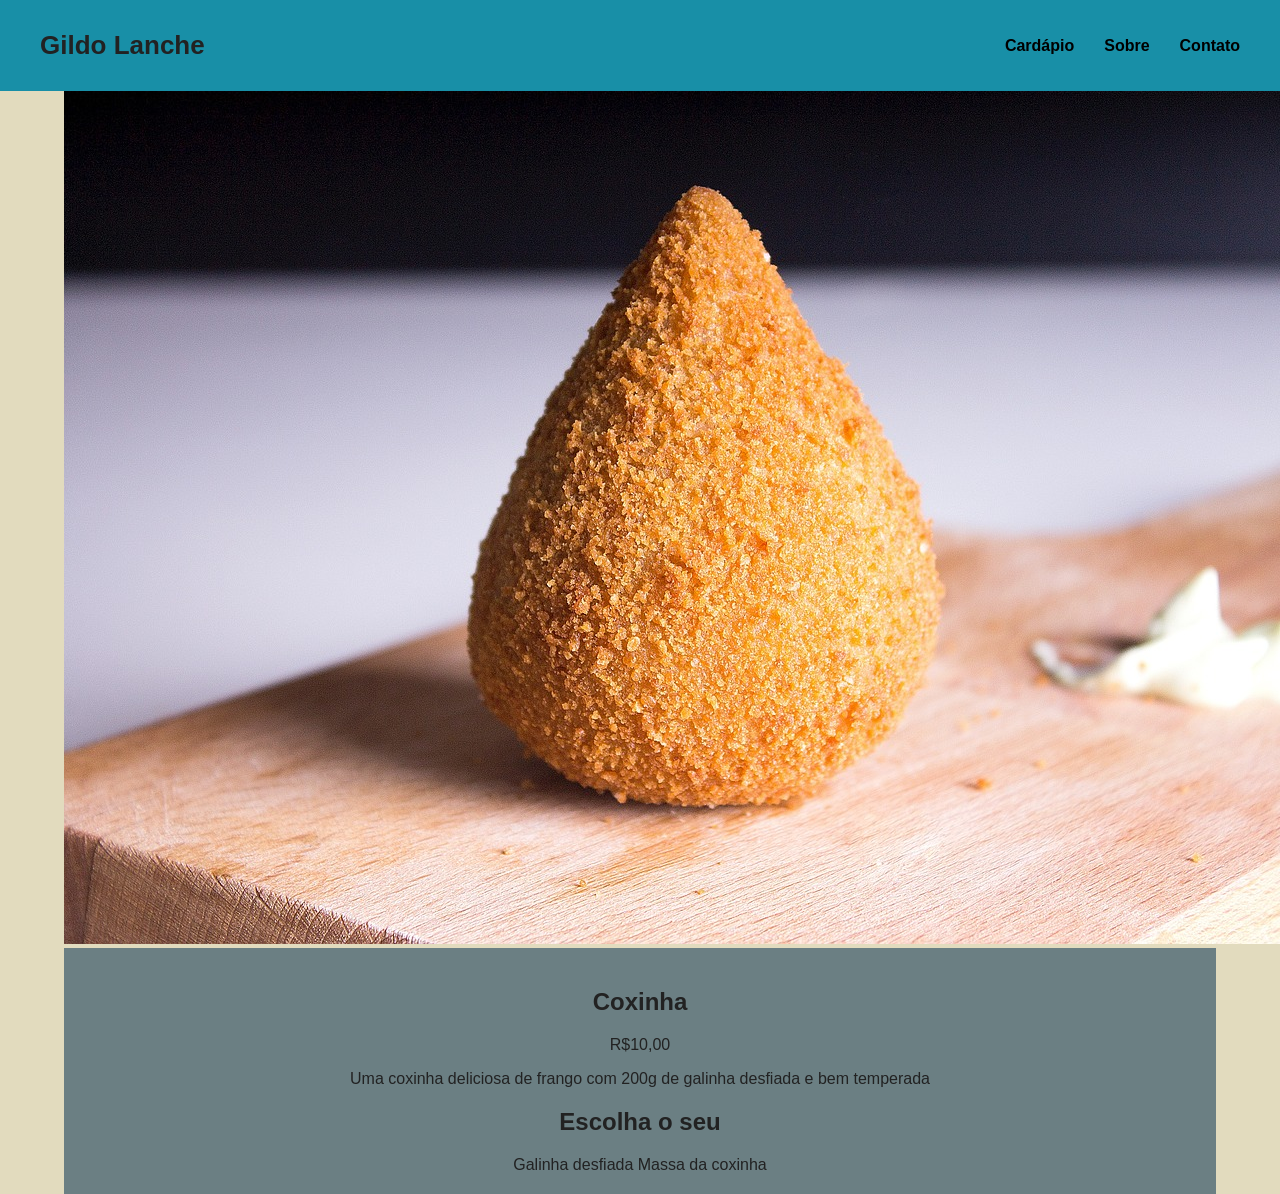
==== produto.html @ a48bcf41 "28/09" ====
<!DOCTYPE html>
<html lang="pt-BR">

<head>
    <meta charset="UTF-8">
    <meta name="viewport" content="width=device-width, initial-scale=1.0">
    <title>Gildo Lanche</title>
    <link rel="stylesheet" href="style.css">
</head>

<body>

    <header class="topo">
        <div class="topo-tudo">
            <h2 class="marca">Gildo Lanche</h2>

            <nav class="menu">
                <a href="#cardapio">Cardápio</a>
                <a href="#sobre">Sobre</a>
                <a href="#contato">Contato</a>
            </nav>
        </div>
    </header>

    <body>
        <main class="caixa">
            <section class="detalhes">
                <img src="image.png" alt="Coxinha">
                <div class="detalhe-info">
                    <h1>Coxinha</h1>
                    <p class="preco-grande">R$10,00</p>
                    <p>Uma coxinha deliciosa de frango com 200g de galinha desfiada e bem temperada</p>

                    <h2>Escolha o seu</h2>
                    <div class="opcoes">
                    </div>
                    <span class="opcoes">Galinha desfiada</span>
                    <span class="opcoes">Massa da coxinha</span>
                </div>
            </section>
        </main>

    </body>

</html>
---- style.css ----
body {
    font-family: Arial, Helvetica, sans-serif;
    margin: 0;
    background-color: #E2DBBE;
    color: #222;
}

a {
    color: #000;
    text-decoration: none;
}

.caixa {
    width: 90%;
    max-width: 1200px;
    margin: 0 auto;
}

.topo {
    background-color: rgb(24, 143, 167);
    padding: 30px 10px;
}

.topo-tudo {
    width: 100%;
    max-width: 1200px;
    margin: 0 auto;

    display: flex;
    justify-content: space-between;
    align-items: center;
}

.marca {
    margin: 0;
    font-size: 26px;
}

.menu {
    display: flex;
    gap: 30px;
}

.menu a {
    font-weight: bold;
    transition: 0.2s;
}

.menu a:hover {
    color: white;
}

.apresentacao {
    text-align: center;
    padding: 80px 20px;
}

.apresentacao h1 {
    font-size: 40px;
    margin: 0 auto 20px;
    max-width: 800px;
}

.apresentacao p {
    font-size: 18px;
    margin-bottom: 35px;
}

.botao {
    display: inline-block;

    background-color: rgb(118, 159, 182);
    padding: 14px 25px;

    border-radius: 30px;
    font-weight: bold;

    transition: 0.2s;
}

.botao:hover {
    background-color: rgb(90, 135, 160);
    color: white;
    transform: translateY(-2px);
}

.cardapio {
    padding: 60px 0;
}

.titulo-secao {
    text-align: center;
    font-size: 32px;
    margin-bottom: 40px;
}

.produtos {
    display: grid;

    grid-template-columns: repeat(3, 1fr);

    gap: 30px;
}

.produto {
    background-color: rgb(157, 187, 174);

    border-radius: 15px;
    overflow: hidden;

    box-shadow: 0 4px 10px rgba(0, 0, 0, 0.12);

    transition: 0.2s;
}

.produto:hover {
    transform: translateY(-5px);
    box-shadow: 0 8px 18px rgba(0, 0, 0, 0.18);
}

.produto img {
    width: 100%;
    height: 220px;

    object-fit: cover;

    border-radius: 0;
}

.produto-conteudo {
    padding: 20px;
}

.produto h3 {
    margin: 0 0 10px;
    font-size: 21px;
}

.produto p {
    margin: 0 0 20px;
    color: #444;
}

.produto-rodape {
    display: flex;
    justify-content: space-between;
    align-items: center;
}

.preco {
    font-size: 19px;
    font-weight: bold;
}


.botaocompra {
    background-color: rgb(118, 159, 182);

    padding: 8px 18px;

    border-radius: 30px;

    font-weight: bold;

    transition: 0.2s;
}

.botaocompra:hover {
    background-color: rgb(90, 135, 160);
    color: white;
}

.sobre {
    padding: 80px 0;
}

.sobre-conteudo {
    display: flex;
    align-items: center;
    gap: 50px;

    background-color: rg1ba(255, 255, 255, 0.25);

    padding: 1px;

    border-radius: 20px;
}

.logoimagem {
    width: 300px;
    height: auto;

    border-radius: 15px;
}

.sobre h2 {
    font-size: 30px;
    margin-top: 0;
}

.sobre p {
    font-size: 18px;
    line-height: 1.7;
}

.contato {
    background-color: rgb(24, 143, 167);

    padding: 20px 0;

    text-align: center;
}

.contato h2 {
    margin-top: 0;
    font-size: 22px;
}

.contato p {
    margin: 8px 0;
    font-size: 17px;
}

.detalhe-info {
    background-color: rgb(107, 127, 131);

    padding: 20px 0;

    text-align: center;
}

img .detalhe-info {
    
}

@media (max-width: 800px) {

    .produtos {
        grid-template-columns: repeat(2, 1fr);
    }

    .sobre-conteudo {
        flex-direction: column;
        text-align: center;
        padding: 30px;
    }

    .apresentacao h1 {
        font-size: 32px;
    }
}


@media (max-width: 550px) {

    .topo-tudo {
        flex-direction: column;
        gap: 15px;
    }

    .menu {
        gap: 15px;
    }

    .produtos {
        grid-template-columns: 1fr;
    }

    .apresentacao {
        padding: 60px 15px;
    }

    .apresentacao h1 {
        font-size: 28px;
    }

    .sobre-conteudo {
        padding: 25px;
    }

    .logoimagem {
        width: 100%;
        max-width: 300px;
    }
}
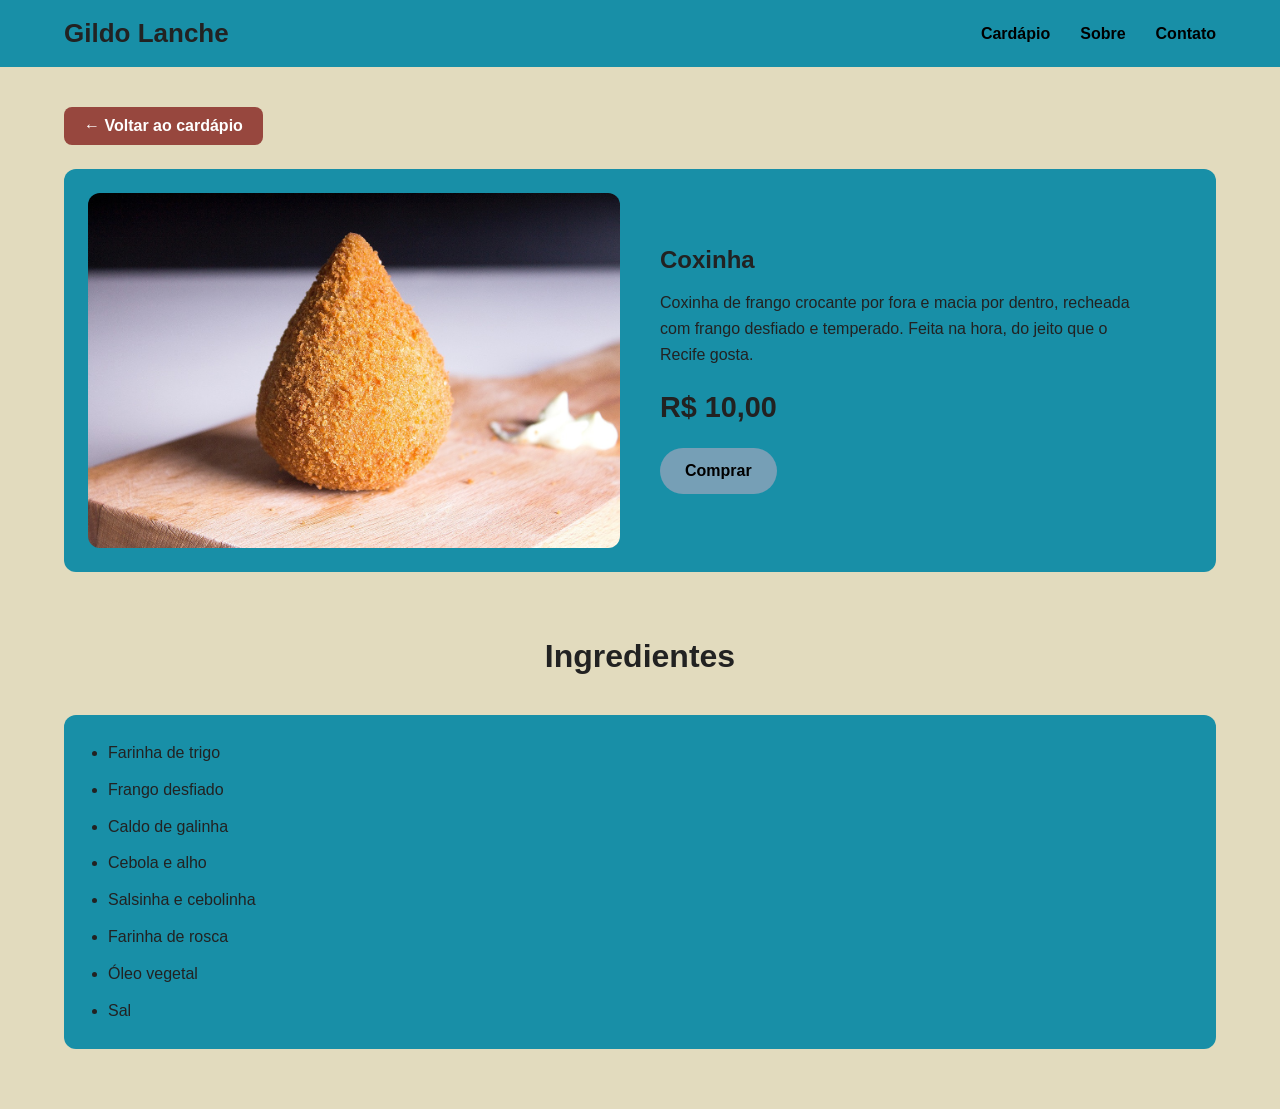
==== commit 7a7e3bc4: "Update title and navigation links in produto.html" ====
--- a/produto.html
+++ b/produto.html
@@ -4,42 +4,80 @@
 <head>
     <meta charset="UTF-8">
     <meta name="viewport" content="width=device-width, initial-scale=1.0">
-    <title>Gildo Lanche</title>
+    <title>Coxinha | Gildo Lanche</title>
     <link rel="stylesheet" href="style.css">
+    <link rel="stylesheet" href="produto.css">
 </head>
 
 <body>
+
 
     <header class="topo">
         <div class="topo-tudo">
             <h2 class="marca">Gildo Lanche</h2>
 
             <nav class="menu">
-                <a href="#cardapio">Cardápio</a>
-                <a href="#sobre">Sobre</a>
-                <a href="#contato">Contato</a>
+                <a href="index.html#cardapio">Cardápio</a>
+                <a href="index.html#sobre">Sobre</a>
+                <a href="index.html#contato">Contato</a>
             </nav>
         </div>
     </header>
 
-    <body>
-        <main class="caixa">
-            <section class="detalhes">
-                <img src="image.png" alt="Coxinha">
-                <div class="detalhe-info">
-                    <h1>Coxinha</h1>
-                    <p class="preco-grande">R$10,00</p>
-                    <p>Uma coxinha deliciosa de frango com 200g de galinha desfiada e bem temperada</p>
+    <main>
 
-                    <h2>Escolha o seu</h2>
-                    <div class="opcoes">
+
+        <section class="detalhe">
+            <div class="caixa">
+
+                <a href="index.html#cardapio" class="voltar">Voltar ao cardápio</a>
+
+                <div class="detalhe-grade">
+
+                    
+                    <div class="detalhe-foto">
+                        <img src="image.png" alt="Coxinha de frango">
                     </div>
-                    <span class="opcoes">Galinha desfiada</span>
-                    <span class="opcoes">Massa da coxinha</span>
+
+                    <div class="detalhe-info">
+                        <h1>Coxinha</h1>
+
+                        <p class="detalhe-descricao">
+                            Coxinha de frango crocante por fora e macia por dentro,
+                            recheada com frango desfiado e temperado. Feita na hora,
+                            do jeito que o Recife gosta.
+                        </p>
+
+                        <span class="preco detalhe-preco">R$ 10,00</span>
+
+                        <a href="#" class="botao botao-comprar">Comprar</a>
+                    </div>
+
                 </div>
-            </section>
-        </main>
+            </div>
+        </section>
 
-    </body>
 
-</html>+
+        <section class="ingredientes">
+            <div class="caixa">
+                <h2 class="titulo-secao">Ingredientes</h2>
+
+                <ul class="lista-ingredientes">
+                    <li>Farinha de trigo</li>
+                    <li>Frango desfiado</li>
+                    <li>Caldo de galinha</li>
+                    <li>Cebola e alho</li>
+                    <li>Salsinha e cebolinha</li>
+                    <li>Farinha de rosca</li>
+                    <li>Óleo vegetal</li>
+                    <li>Sal</li>
+                </ul>
+            </div>
+        </section>
+
+    </main>
+
+</body>
+
+</html>
--- a/style.css
+++ b/style.css
@@ -1,4 +1,3 @@
-
 body {
     font-family: Arial, Helvetica, sans-serif;
     margin: 0;
@@ -11,19 +10,22 @@
     text-decoration: none;
 }
 
+
 .caixa {
     width: 90%;
     max-width: 1200px;
     margin: 0 auto;
 }
 
+
+
 .topo {
     background-color: rgb(24, 143, 167);
-    padding: 30px 10px;
+    padding: 18px 0;
 }
 
 .topo-tudo {
-    width: 100%;
+    width: 90%;
     max-width: 1200px;
     margin: 0 auto;
 
@@ -51,9 +53,11 @@
     color: white;
 }
 
+
+
 .apresentacao {
     text-align: center;
-    padding: 80px 20px;
+    padding: 80px 30px;
 }
 
 .apresentacao h1 {
@@ -85,8 +89,11 @@
     transform: translateY(-2px);
 }
 
+
+
+
 .cardapio {
-    padding: 60px 0;
+    padding: 40px 0;
 }
 
 .titulo-secao {
@@ -95,6 +102,7 @@
     margin-bottom: 40px;
 }
 
+
 .produtos {
     display: grid;
 
@@ -103,15 +111,13 @@
     gap: 30px;
 }
 
+
+
 .produto {
     background-color: rgb(157, 187, 174);
 
     border-radius: 15px;
     overflow: hidden;
-
-    box-shadow: 0 4px 10px rgba(0, 0, 0, 0.12);
-
-    transition: 0.2s;
 }
 
 .produto:hover {
@@ -141,6 +147,7 @@
     margin: 0 0 20px;
     color: #444;
 }
+
 
 .produto-rodape {
     display: flex;
@@ -171,6 +178,7 @@
     color: white;
 }
 
+
 .sobre {
     padding: 80px 0;
 }
@@ -180,9 +188,9 @@
     align-items: center;
     gap: 50px;
 
-    background-color: rg1ba(255, 255, 255, 0.25);
-
-    padding: 1px;
+    background-color: rgba(255, 255, 255, 0.25);
+
+    padding: 40px;
 
     border-radius: 20px;
 }
@@ -205,16 +213,16 @@
 }
 
 .contato {
-    background-color: rgb(24, 143, 167);
-
-    padding: 20px 0;
+    background-color: #188fa7;
+
+    padding: 5px 0;
 
     text-align: center;
 }
 
 .contato h2 {
     margin-top: 0;
-    font-size: 22px;
+    font-size: 28px;
 }
 
 .contato p {
@@ -222,17 +230,6 @@
     font-size: 17px;
 }
 
-.detalhe-info {
-    background-color: rgb(107, 127, 131);
-
-    padding: 20px 0;
-
-    text-align: center;
-}
-
-img .detalhe-info {
-    
-}
 
 @media (max-width: 800px) {
 
@@ -243,7 +240,6 @@
     .sobre-conteudo {
         flex-direction: column;
         text-align: center;
-        padding: 30px;
     }
 
     .apresentacao h1 {
@@ -283,4 +279,100 @@
         width: 100%;
         max-width: 300px;
     }
-}+}
+
+:root {
+    --fundo-produto: #188fa7;
+}
+
+.detalhe {
+    padding: 40px 0 20px;
+}
+
+.voltar {
+    display: inline-block;
+    margin-bottom: 24px;
+    padding: 10px 20px;
+    background: #97473e;
+    color: #fff;
+    border-radius: 8px;
+    text-decoration: none;
+    font-weight: 600;
+    transition: background 0.2s;
+}
+
+.voltar::before {
+    content: "\2190  ";
+}
+
+.voltar:hover {
+    background: #a53125;
+}
+
+.voltar:focus-visible {
+    outline: 3px solid #333;
+    outline-offset: 2px;
+}
+
+.detalhe-grade {
+    display: grid;
+    grid-template-columns: 1fr 1fr;
+    gap: 40px;
+    align-items: center;
+    background: var(--fundo-produto);
+    padding: 24px;
+    border-radius: 12px;
+}
+
+.detalhe-foto img {
+    width: 100%;
+    max-height: 480px;
+    object-fit: cover;
+    border-radius: 12px;
+    display: block;
+}
+
+.detalhe-info h1 {
+    margin: 0 0 16px;
+}
+
+.detalhe-descricao {
+    line-height: 1.6;
+    margin: 0 0 24px;
+    max-width: 55ch;
+}
+
+.detalhe-preco {
+    display: block;
+    font-size: 1.8rem;
+    font-weight: 700;
+    margin-bottom: 24px;
+}
+
+.botao-comprar {
+    display: inline-block;
+}
+
+.ingredientes {
+    padding: 20px 0 60px;
+}
+
+.lista-ingredientes {
+    list-style: disc;
+    margin: 0;
+    padding: 20px 24px 20px 44px;
+    line-height: 1.8;
+    background: var(--fundo-produto);
+    border-radius: 12px;
+}
+
+.lista-ingredientes li {
+    padding: 4px 0;
+}
+
+@media (max-width: 700px) {
+    .detalhe-grade {
+        grid-template-columns: 1fr;
+        gap: 24px;
+    }
+}
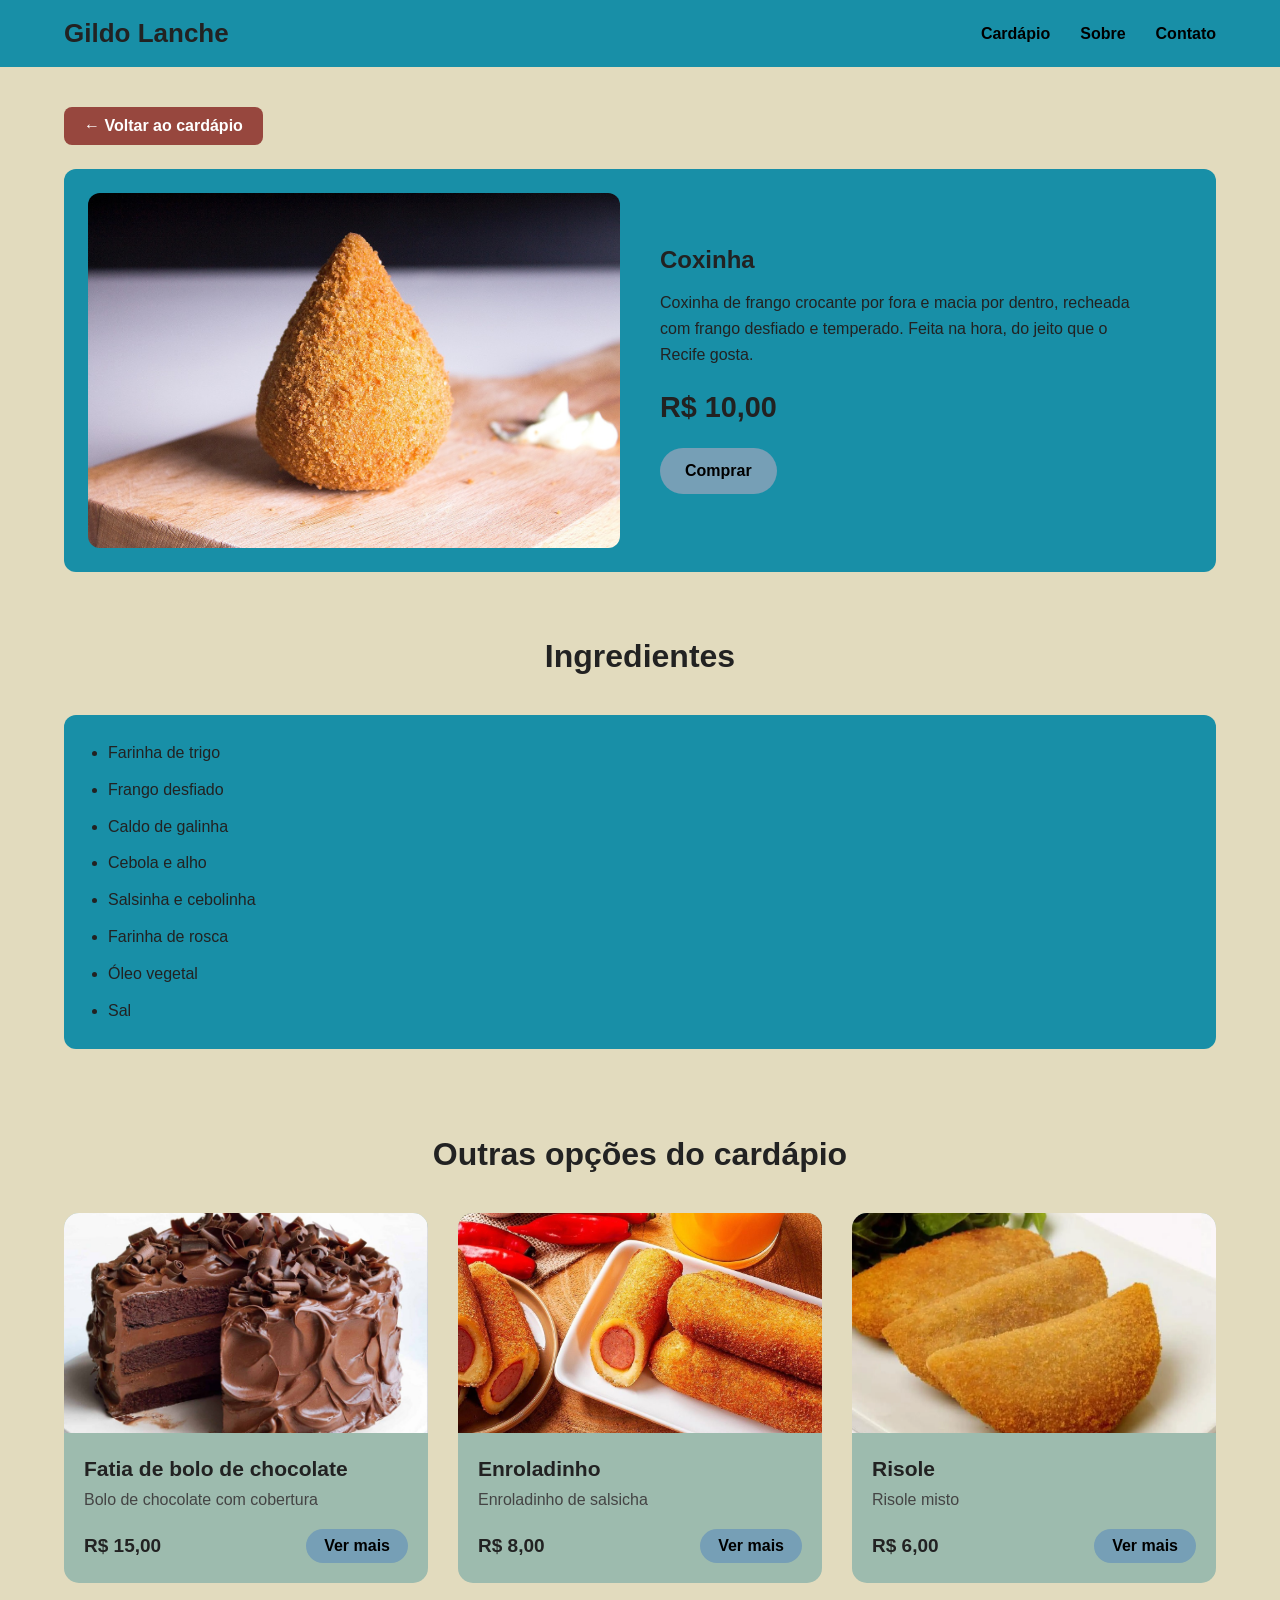
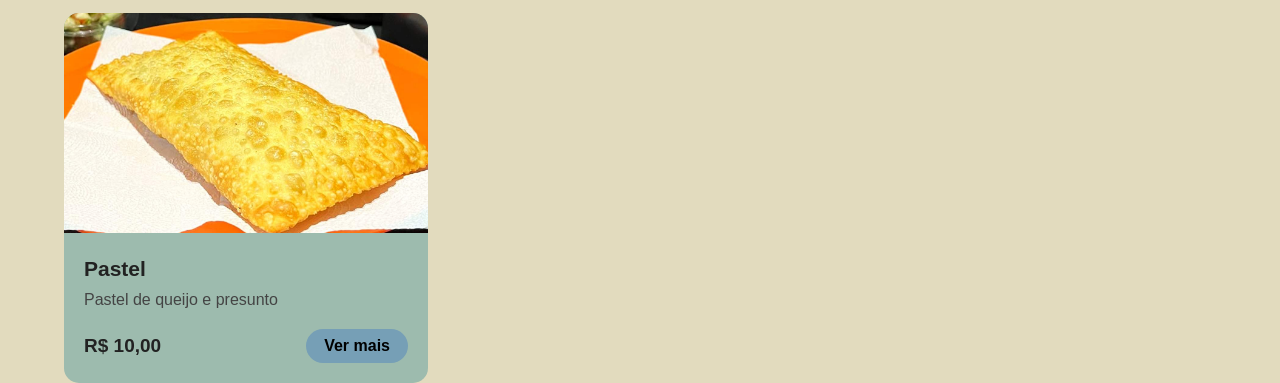
==== commit c251aadb: "Add section for other menu products" ====
--- a/produto.html
+++ b/produto.html
@@ -34,7 +34,6 @@
 
                 <div class="detalhe-grade">
 
-                    
                     <div class="detalhe-foto">
                         <img src="image.png" alt="Coxinha de frango">
                     </div>
@@ -57,8 +56,6 @@
             </div>
         </section>
 
-
-
         <section class="ingredientes">
             <div class="caixa">
                 <h2 class="titulo-secao">Ingredientes</h2>
@@ -76,6 +73,74 @@
             </div>
         </section>
 
+        <section class="outros-produtos">
+            <div class="caixa">
+                <h2 class="titulo-secao">Outras opções do cardápio</h2>
+
+                <div class="produtos">
+
+                    <div class="produto">
+                        <img src="bolo.png" alt="Fatia de bolo de chocolate">
+
+                        <div class="produto-conteudo">
+                            <h3>Fatia de bolo de chocolate</h3>
+                            <p>Bolo de chocolate com cobertura</p>
+
+                            <div class="produto-rodape">
+                                <span class="preco">R$ 15,00</span>
+                                <a href="bolo.html" class="botaocompra">Ver mais</a>
+                            </div>
+                        </div>
+                    </div>
+
+                    <div class="produto">
+                        <img src="enroladinho.png" alt="Enroladinho de salsicha">
+
+                        <div class="produto-conteudo">
+                            <h3>Enroladinho</h3>
+                            <p>Enroladinho de salsicha</p>
+
+                            <div class="produto-rodape">
+                                <span class="preco">R$ 8,00</span>
+                                <a href="enroladinho.html" class="botaocompra">Ver mais</a>
+                            </div>
+                        </div>
+                    </div>
+
+
+                    <div class="produto">
+                        <img src="risole.png" alt="Risole misto">
+
+                        <div class="produto-conteudo">
+                            <h3>Risole</h3>
+                            <p>Risole misto</p>
+
+                            <div class="produto-rodape">
+                                <span class="preco">R$ 6,00</span>
+                                <a href="risole.html" class="botaocompra">Ver mais</a>
+                            </div>
+                        </div>
+                    </div>
+
+                    <!-- PASTEL -->
+                    <div class="produto">
+                        <img src="pastel.png" alt="Pastel">
+
+                        <div class="produto-conteudo">
+                            <h3>Pastel</h3>
+                            <p>Pastel de queijo e presunto</p>
+
+                            <div class="produto-rodape">
+                                <span class="preco">R$ 10,00</span>
+                                <a href="pastel.html" class="botaocompra">Ver mais</a>
+                            </div>
+                        </div>
+                    </div>
+
+                </div>
+            </div>
+        </section>
+
     </main>
 
 </body>
